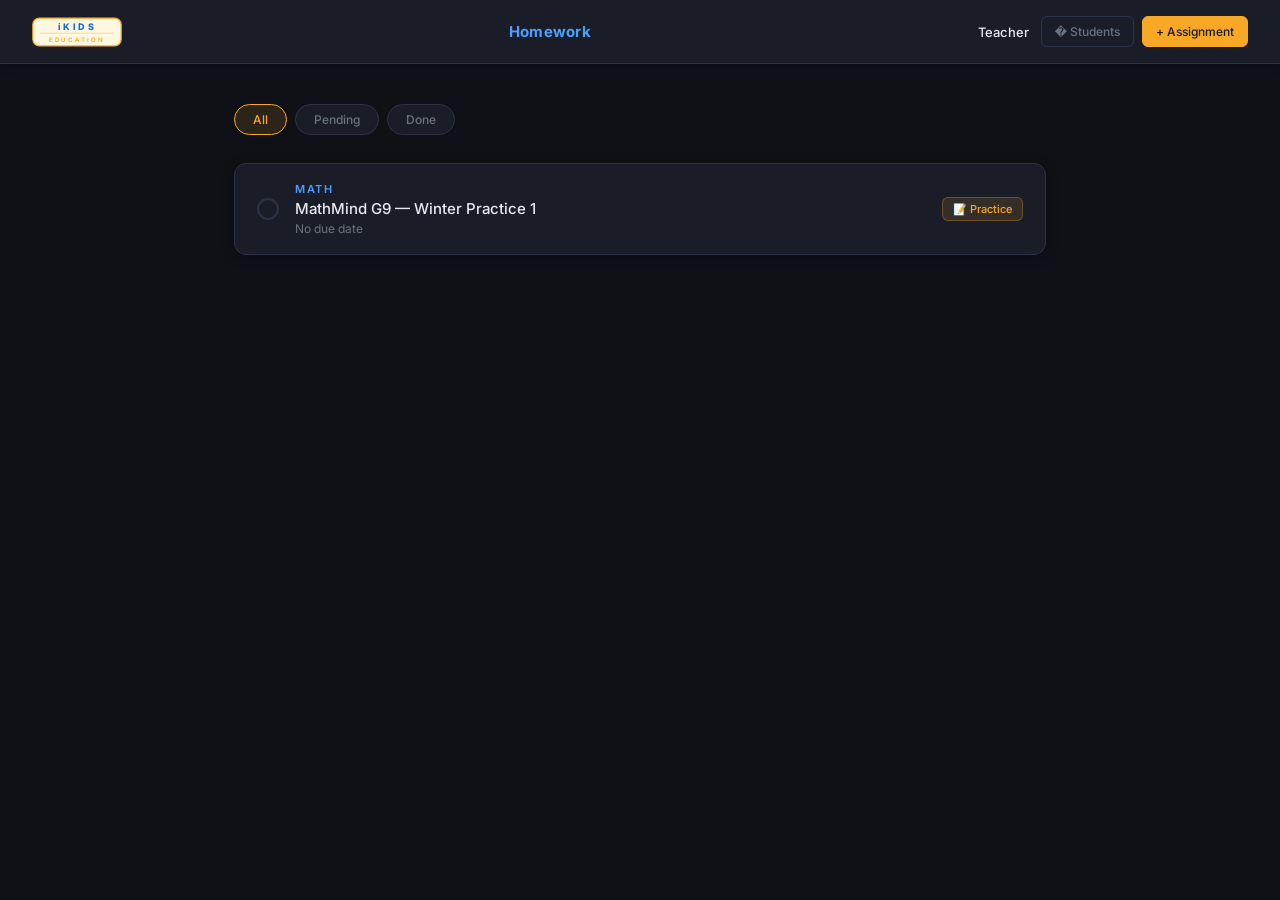
==== homework/index.html @ ae5d4e43 "Initial commit" ====
<!DOCTYPE html>
<html lang="en">
<head>
  <meta charset="UTF-8" />
  <meta name="viewport" content="width=device-width, initial-scale=1.0" />
  <title>Homework</title>
  <link rel="preconnect" href="https://fonts.googleapis.com" />
  <link rel="preconnect" href="https://fonts.gstatic.com" crossorigin />
  <link href="https://fonts.googleapis.com/css2?family=Inter:wght@200;300;400;500;600;700&display=swap" rel="stylesheet" />
  <link rel="stylesheet" href="style.css?v=5" />
</head>
<body>

  <nav class="navbar">
    <a href="https://ikids.education" target="_blank" rel="noopener noreferrer" class="ikids-link" title="iKids Education">
      <svg viewBox="0 0 110 36" xmlns="http://www.w3.org/2000/svg" width="90" height="30" aria-label="iKids Education">
        <rect x="1" y="1" width="108" height="34" rx="8" fill="#fff8e1" stroke="#f9a825" stroke-width="1.5"/>
        <text x="55" y="15" text-anchor="middle" font-family="Inter,sans-serif" font-size="11" font-weight="800" fill="#1c69d4" letter-spacing="3">iKIDS</text>
        <line x1="10" y1="19.5" x2="100" y2="19.5" stroke="#f9a825" stroke-width="0.8" opacity="0.6"/>
        <text x="55" y="30" text-anchor="middle" font-family="Inter,sans-serif" font-size="7.5" font-weight="600" fill="#f9a825" letter-spacing="2.5">EDUCATION</text>
      </svg>
    </a>
    <span class="nav-brand">Homework</span>
    <div class="nav-right">
      <span id="nav-username" class="nav-username"></span>
      <button id="manage-students-btn" class="nav-btn hidden">� Students</button>
      <button id="add-hw-btn" class="nav-btn primary hidden">+ Assignment</button>

    </div>
  </nav>

  <main class="content">
    <div class="filters">
      <button class="filter-btn active" data-filter="all">All</button>
      <button class="filter-btn" data-filter="pending">Pending</button>
      <button class="filter-btn" data-filter="done">Done</button>
    </div>
    <div id="hw-list" class="hw-list"></div>
    <div id="hw-empty" class="empty-state hidden">No assignments here.</div>
  </main>

  <!-- Add/Edit Modal (teacher) -->
  <div id="hw-modal" class="modal hidden">
    <div class="modal-card">
      <h3 id="modal-title">New Assignment</h3>

      <label>Subject</label>
      <input type="text" id="hw-subject" placeholder="e.g. Math, Science" />

      <label>Title</label>
      <input type="text" id="hw-title-input" placeholder="Assignment title" />

      <label>Due Date</label>
      <input type="date" id="hw-due" />

      <label>Practice Page Link <span class="optional">(optional)</span></label>
      <input type="text" id="hw-practice" placeholder="e.g. practice-g9-winter-1.html" />

      <label>Google Doc Link <span class="optional">(optional)</span></label>
      <input type="url" id="hw-doc" placeholder="https://docs.google.com/..." />

      <label>Notes <span class="optional">(optional)</span></label>
      <textarea id="hw-notes" placeholder="Any extra notes..."></textarea>

      <label>Assign To <span class="optional">(leave blank for all students)</span></label>
      <input type="text" id="hw-assign" placeholder="e.g. alice, bob  (comma-separated usernames)" />

      <div class="modal-actions">
        <button id="hw-cancel">Cancel</button>
        <button id="hw-save" class="primary">Save</button>
      </div>
    </div>
  </div>

  <!-- View Modal -->
  <div id="view-modal" class="modal hidden">
    <div class="modal-card">
      <div class="view-header">
        <div>
          <div id="view-subject" class="view-subject"></div>
          <h3 id="view-title"></h3>
        </div>
        <button id="view-close">×</button>
      </div>
      <div id="view-due" class="view-meta"></div>
      <div id="view-notes" class="view-notes"></div>
      <div class="modal-actions">
        <button id="view-edit" class="hidden">Edit</button>
        <a id="view-practice-link" href="#" target="_blank" rel="noopener noreferrer" class="primary btn-link hidden">📝 Open Practice</a>
        <a id="view-doc-link" href="#" target="_blank" rel="noopener noreferrer" class="primary btn-link hidden">Open Doc</a>
      </div>
    </div>
  </div>

  <!-- Student Management Modal (teacher only) -->
  <div id="student-modal" class="modal hidden">
    <div class="modal-card" style="max-width:460px;">
      <div class="view-header">
        <h3>Manage Students</h3>
        <button id="student-close">×</button>
      </div>

      <div id="student-list" class="student-list"></div>

      <div class="student-add-form">
        <div class="student-add-title">Add Student</div>
        <input type="text" id="new-student-name" placeholder="Full name" />
        <input type="text" id="new-student-user" placeholder="Username (no spaces)" />
        <input type="password" id="new-student-pass" placeholder="Password" />
        <button id="add-student-btn" class="primary" style="width:100%;padding:10px;border-radius:6px;border:none;background:#1c69d4;color:white;font-family:inherit;font-size:13px;font-weight:600;cursor:pointer;margin-top:4px;">Add Student</button>
      </div>
    </div>
  </div>

  <script src="app.js"></script>
</body>
</html>
---- homework/style.css ----
* { margin: 0; padding: 0; box-sizing: border-box; }

:root {
  --accent:   #4d9fff;
  --yellow:   #f9a825;
  --yellow-lt:rgba(249,168,37,0.12);
  --yellow-bd:rgba(249,168,37,0.3);
  --bg:       #0f1117;
  --surface:  #1a1d27;
  --surface2: #222536;
  --border:   #2e3248;
  --text:     #e8eaf0;
  --muted:    #6b7280;
  --shadow:   0 2px 12px rgba(0,0,0,0.4);
}

body {
  font-family: 'Inter', system-ui, sans-serif;
  background: var(--bg);
  color: var(--text);
  min-height: 100vh;
}

.navbar, .content, .modal { position: relative; z-index: 1; }
.hidden { display: none !important; }

/* ---- NAV ---- */
.navbar {
  display: flex;
  align-items: center;
  justify-content: space-between;
  padding: 0 32px;
  height: 64px;
  background: var(--surface);
  border-bottom: 1px solid var(--border);
  box-shadow: 0 1px 8px rgba(0,0,0,0.4);
  position: sticky;
  top: 0;
  z-index: 10;
  gap: 12px;
}

.ikids-link {
  display: inline-block;
  text-decoration: none;
  line-height: 0;
  cursor: pointer;
}
.ikids-link svg { display: block; transition: opacity 0.2s, transform 0.2s; }
.ikids-link:hover svg { opacity: 0.8; transform: scale(1.04); }

.nav-back { color: var(--muted); text-decoration: none; font-size: 13px; transition: color 0.2s; white-space: nowrap; }
.nav-back:hover { color: var(--accent); }

.nav-brand {
  font-size: 15px;
  font-weight: 700;
  letter-spacing: 0.3px;
  color: var(--accent);
  flex: 1;
  text-align: center;
}

.nav-right { display: flex; align-items: center; gap: 8px; }

.nav-username { font-size: 13px; font-weight: 500; color: var(--text); margin-right: 4px; }

.nav-btn {
  background: transparent;
  border: 1px solid var(--border);
  color: var(--muted);
  border-radius: 6px;
  padding: 7px 13px;
  font-size: 12px;
  font-family: inherit;
  font-weight: 500;
  cursor: pointer;
  transition: all 0.2s;
  white-space: nowrap;
}
.nav-btn:hover { border-color: var(--accent); color: var(--accent); }
.nav-btn.primary { background: var(--yellow); border-color: var(--yellow); color: #1a1a1a; }
.nav-btn.primary:hover { background: #e69100; }

/* ---- CONTENT ---- */
.content { max-width: 860px; margin: 40px auto; padding: 0 24px; }

/* ---- FILTERS ---- */
.filters { display: flex; gap: 8px; margin-bottom: 28px; }

.filter-btn {
  background: var(--surface);
  border: 1px solid var(--border);
  color: var(--muted);
  padding: 7px 18px;
  border-radius: 20px;
  font-size: 12px;
  font-family: inherit;
  font-weight: 500;
  cursor: pointer;
  transition: all 0.15s;
}
.filter-btn:hover, .filter-btn.active {
  border-color: var(--yellow);
  color: var(--yellow);
  background: var(--yellow-lt);
}

/* ---- HW LIST ---- */
.hw-list { display: flex; flex-direction: column; gap: 10px; }

.hw-card {
  background: var(--surface);
  border: 1px solid var(--border);
  border-radius: 12px;
  padding: 18px 22px;
  display: flex;
  align-items: center;
  gap: 16px;
  cursor: pointer;
  transition: border-color 0.15s, box-shadow 0.15s;
  box-shadow: var(--shadow);
}
.hw-card:hover { border-color: var(--yellow); box-shadow: 0 4px 20px rgba(249,168,37,0.1); }
.hw-card.done { opacity: 0.4; }
.hw-card.done .hw-card-title { text-decoration: line-through; }

.hw-check {
  width: 22px; height: 22px;
  border-radius: 50%;
  border: 2px solid var(--border);
  flex-shrink: 0;
  cursor: pointer;
  display: flex;
  align-items: center;
  justify-content: center;
  transition: border-color 0.15s, background 0.15s;
}
.hw-check:hover { border-color: var(--accent); }
.hw-check.checked { background: var(--yellow); border-color: var(--yellow); }
.hw-check.checked::after { content: '✓'; font-size: 11px; color: white; }
.hw-check.readonly { cursor: default; pointer-events: none; }

.hw-card-body { flex: 1; min-width: 0; }
.hw-card-subject {
  font-size: 11px;
  text-transform: uppercase;
  letter-spacing: 1.5px;
  color: var(--accent);
  font-weight: 600;
  margin-bottom: 3px;
}
.hw-card-title { font-size: 15px; font-weight: 500; white-space: nowrap; overflow: hidden; text-overflow: ellipsis; color: var(--text); }
.hw-card-meta { font-size: 12px; color: var(--muted); margin-top: 3px; }
.hw-card-meta.overdue { color: #f87171; }

.hw-card-actions { display: flex; gap: 8px; flex-shrink: 0; align-items: center; }

.hw-doc-badge {
  font-size: 11px;
  background: var(--yellow-lt);
  border: 1px solid var(--yellow-bd);
  color: var(--yellow);
  padding: 4px 10px;
  border-radius: 6px;
  text-decoration: none;
  white-space: nowrap;
  font-weight: 500;
  transition: background 0.15s;
}
.hw-doc-badge:hover { background: rgba(249,168,37,0.2); }

.hw-edit-btn {
  background: none; border: none; color: #444;
  font-size: 14px; cursor: pointer; padding: 0 4px;
  transition: color 0.15s; font-family: inherit;
}
.hw-edit-btn:hover { color: var(--accent); }

.hw-delete {
  background: none; border: none; color: #444;
  font-size: 18px; cursor: pointer; padding: 0 4px;
  transition: color 0.15s; font-family: inherit;
}
.hw-delete:hover { color: #f87171; }

.empty-state { text-align: center; color: var(--muted); font-size: 14px; padding: 60px 0; }

/* ---- MODAL ---- */
.modal {
  position: fixed;
  inset: 0;
  background: rgba(0,0,0,0.6);
  display: flex;
  align-items: center;
  justify-content: center;
  z-index: 100;
  backdrop-filter: blur(4px);
}

.modal-card {
  background: var(--surface);
  border: 1px solid var(--border);
  border-radius: 14px;
  padding: 28px;
  width: 100%;
  max-width: 440px;
  display: flex;
  flex-direction: column;
  gap: 10px;
  max-height: 90vh;
  overflow-y: auto;
  box-shadow: 0 8px 40px rgba(0,0,0,0.5);
}

.modal-card h3 { font-size: 16px; font-weight: 700; color: var(--text); margin-bottom: 4px; }

.modal-card label {
  font-size: 11px;
  text-transform: uppercase;
  letter-spacing: 1.5px;
  color: var(--muted);
  margin-top: 4px;
  font-weight: 600;
}

.optional { text-transform: none; letter-spacing: 0; font-size: 11px; color: #444; }

.modal-card input,
.modal-card textarea {
  background: var(--surface2);
  border: 1px solid var(--border);
  border-radius: 8px;
  padding: 10px 13px;
  color: var(--text);
  font-size: 13px;
  font-family: inherit;
  outline: none;
  transition: border-color 0.2s;
  width: 100%;
}
.modal-card input:focus,
.modal-card textarea:focus { border-color: var(--accent); }
.modal-card input::placeholder,
.modal-card textarea::placeholder { color: #444; }
.modal-card textarea { resize: vertical; min-height: 72px; }

input[type="date"]::-webkit-calendar-picker-indicator { cursor: pointer; filter: invert(0.7); }

.modal-actions {
  display: flex;
  gap: 10px;
  justify-content: flex-end;
  margin-top: 6px;
}

.modal-actions button, .btn-link {
  padding: 9px 20px;
  border-radius: 7px;
  font-size: 13px;
  font-family: inherit;
  font-weight: 500;
  cursor: pointer;
  border: 1px solid var(--border);
  background: transparent;
  color: var(--muted);
  transition: all 0.15s;
  text-decoration: none;
  display: inline-flex;
  align-items: center;
}
.modal-actions button:hover { color: var(--text); border-color: #555; }
.modal-actions button.primary, .btn-link.primary {
  background: var(--yellow); border-color: var(--yellow); color: #1a1a1a;
}
.modal-actions button.primary:hover, .btn-link.primary:hover { background: #e69100; }

/* ---- VIEW MODAL ---- */
.view-header { display: flex; justify-content: space-between; align-items: flex-start; gap: 12px; }

#view-close, #student-close {
  background: none; border: none; color: var(--muted);
  font-size: 22px; cursor: pointer; line-height: 1;
  padding: 0; font-family: inherit; flex-shrink: 0;
  transition: color 0.15s;
}
#view-close:hover, #student-close:hover { color: var(--text); }

.view-subject { font-size: 11px; text-transform: uppercase; letter-spacing: 1.5px; color: var(--accent); font-weight: 600; margin-bottom: 4px; }
.view-meta { font-size: 13px; color: var(--muted); }
.view-notes { font-size: 13px; color: var(--text); line-height: 1.6; white-space: pre-wrap; background: var(--surface2); border-radius: 8px; padding: 10px 13px; min-height: 40px; }

/* ---- STUDENT MANAGEMENT ---- */
.student-list {
  display: flex; flex-direction: column; gap: 8px;
  max-height: 220px; overflow-y: auto; margin: 4px 0;
}

.student-row {
  display: flex; align-items: center; justify-content: space-between;
  background: var(--surface2); border: 1px solid var(--border);
  border-radius: 8px; padding: 10px 14px;
}

.student-info { display: flex; flex-direction: column; gap: 2px; }
.student-name { font-size: 14px; font-weight: 500; color: var(--text); }
.student-username { font-size: 11px; color: var(--muted); }
.student-empty { font-size: 13px; color: var(--muted); text-align: center; padding: 16px 0; }

.student-add-form {
  display: flex; flex-direction: column; gap: 8px;
  padding-top: 14px;
  border-top: 1px solid var(--border);
  margin-top: 4px;
}

.student-add-title {
  font-size: 11px; text-transform: uppercase;
  letter-spacing: 1.5px; color: var(--muted); font-weight: 600;
}
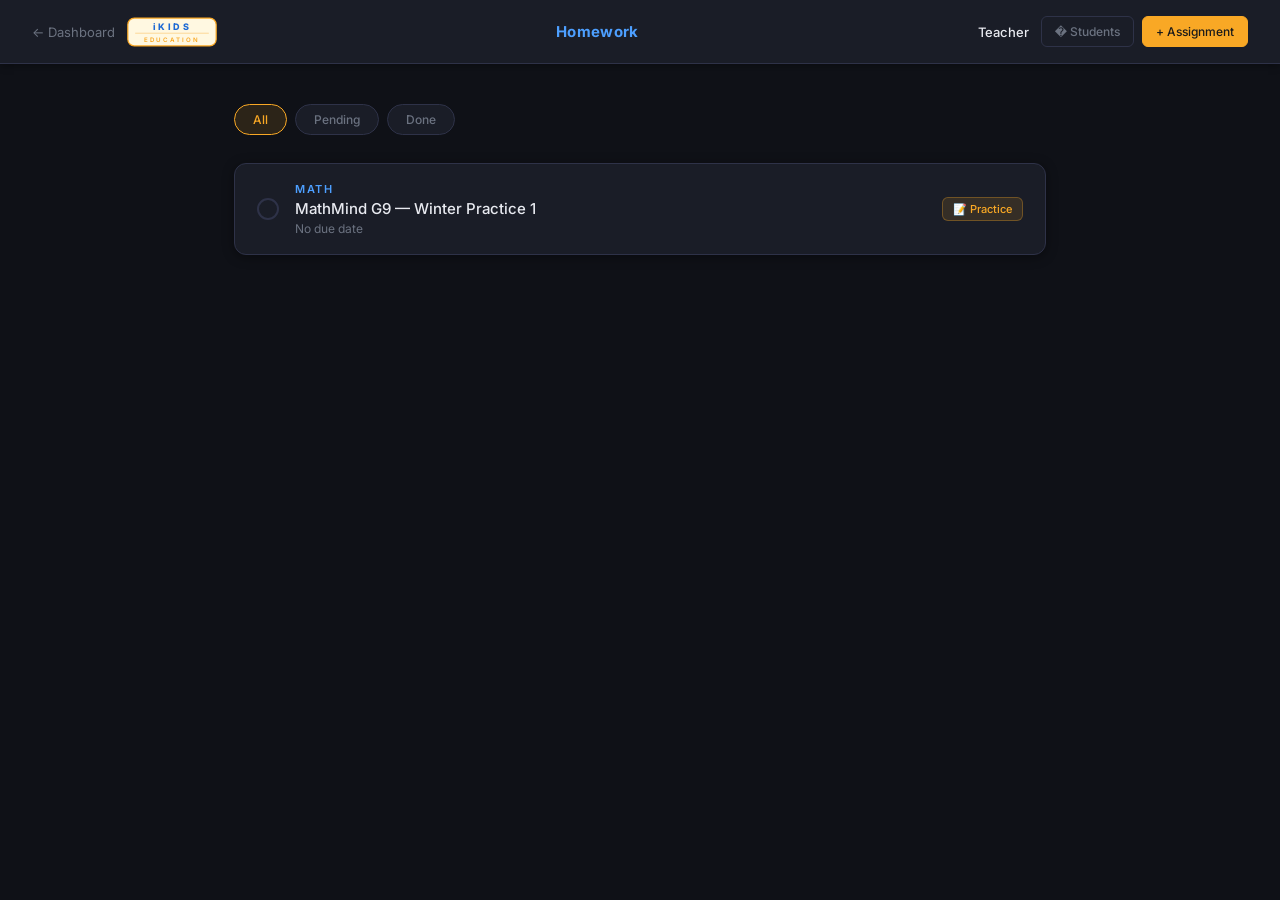
==== commit 8c202c17: "back button for homework page to dashboard" ====
--- a/homework/index.html
+++ b/homework/index.html
@@ -12,6 +12,7 @@
 <body>
 
   <nav class="navbar">
+    <a href="../main/index.html" class="back-link">← Dashboard</a>
     <a href="https://ikids.education" target="_blank" rel="noopener noreferrer" class="ikids-link" title="iKids Education">
       <svg viewBox="0 0 110 36" xmlns="http://www.w3.org/2000/svg" width="90" height="30" aria-label="iKids Education">
         <rect x="1" y="1" width="108" height="34" rx="8" fill="#fff8e1" stroke="#f9a825" stroke-width="1.5"/>
--- a/homework/style.css
+++ b/homework/style.css
@@ -50,6 +50,8 @@
 .ikids-link:hover svg { opacity: 0.8; transform: scale(1.04); }
 
 .nav-back { color: var(--muted); text-decoration: none; font-size: 13px; transition: color 0.2s; white-space: nowrap; }
+.back-link { color: var(--muted); text-decoration: none; font-size: 13px; transition: color 0.2s; white-space: nowrap; }
+.back-link:hover { color: var(--yellow); }
 .nav-back:hover { color: var(--accent); }
 
 .nav-brand {
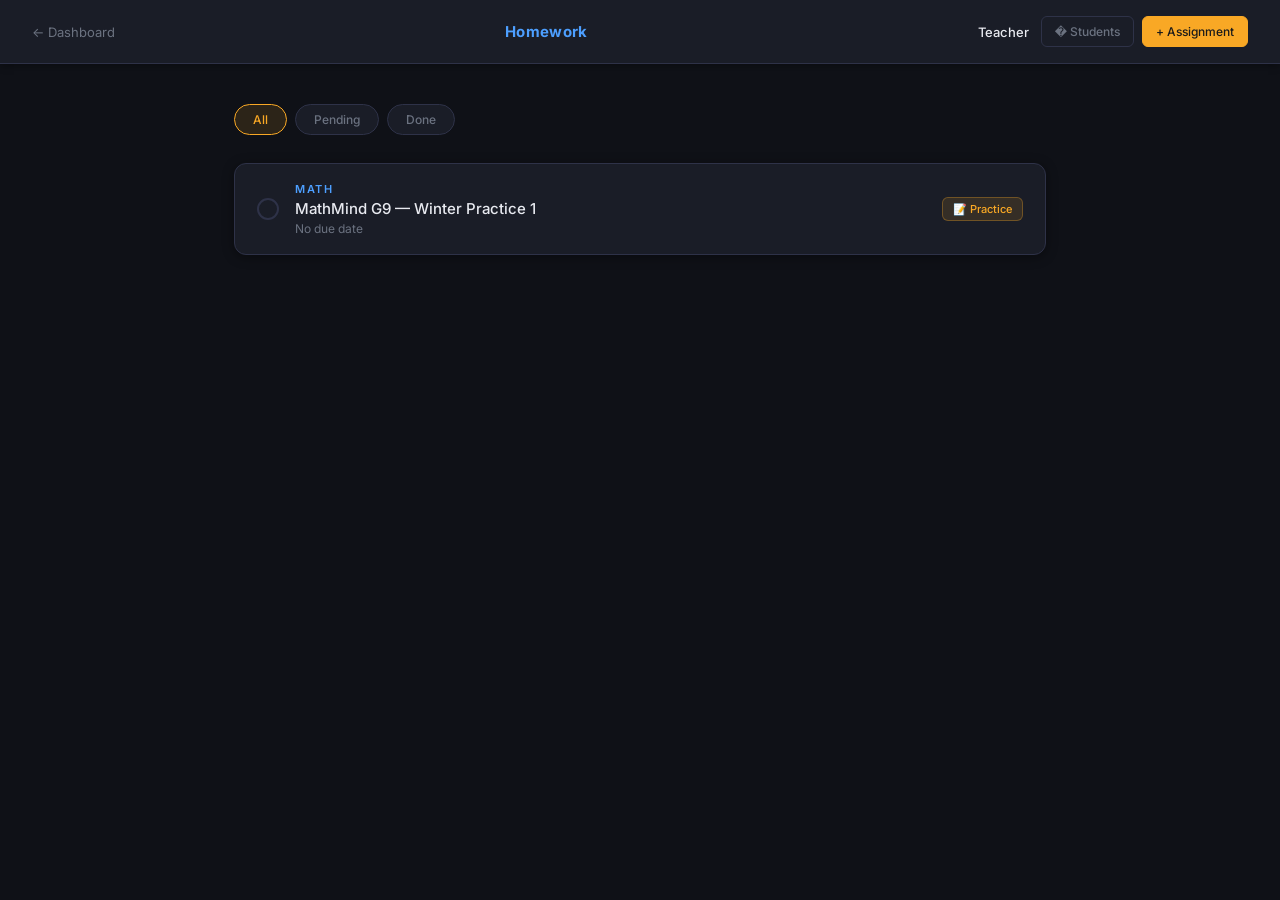
==== commit 301225d0: "removing ikids logo and changing colour" ====
--- a/homework/index.html
+++ b/homework/index.html
@@ -13,14 +13,6 @@
 
   <nav class="navbar">
     <a href="../main/index.html" class="back-link">← Dashboard</a>
-    <a href="https://ikids.education" target="_blank" rel="noopener noreferrer" class="ikids-link" title="iKids Education">
-      <svg viewBox="0 0 110 36" xmlns="http://www.w3.org/2000/svg" width="90" height="30" aria-label="iKids Education">
-        <rect x="1" y="1" width="108" height="34" rx="8" fill="#fff8e1" stroke="#f9a825" stroke-width="1.5"/>
-        <text x="55" y="15" text-anchor="middle" font-family="Inter,sans-serif" font-size="11" font-weight="800" fill="#1c69d4" letter-spacing="3">iKIDS</text>
-        <line x1="10" y1="19.5" x2="100" y2="19.5" stroke="#f9a825" stroke-width="0.8" opacity="0.6"/>
-        <text x="55" y="30" text-anchor="middle" font-family="Inter,sans-serif" font-size="7.5" font-weight="600" fill="#f9a825" letter-spacing="2.5">EDUCATION</text>
-      </svg>
-    </a>
     <span class="nav-brand">Homework</span>
     <div class="nav-right">
       <span id="nav-username" class="nav-username"></span>
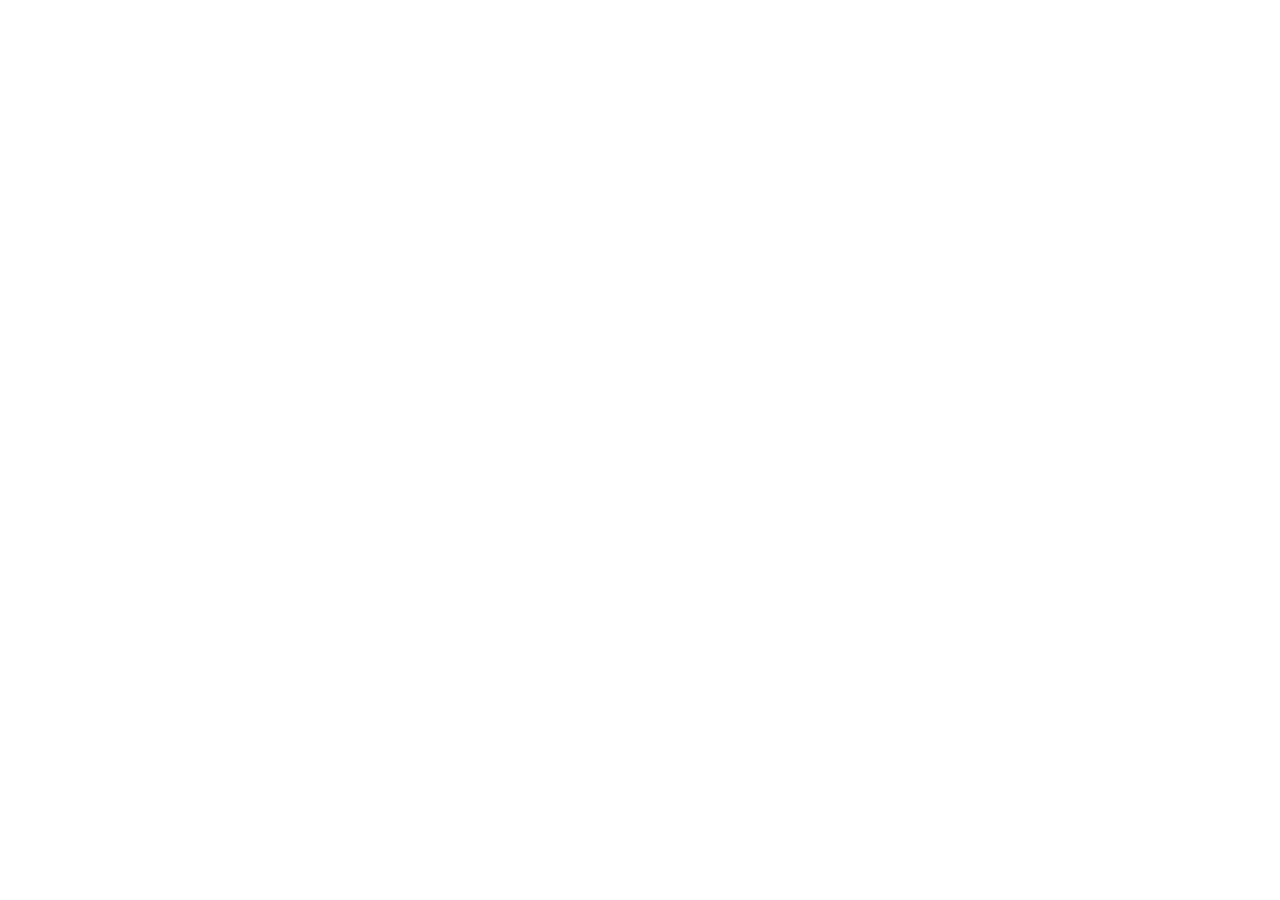
==== commit cf33f3f5: "add cognito auth" ====
--- a/homework/index.html
+++ b/homework/index.html
@@ -8,6 +8,8 @@
   <link rel="preconnect" href="https://fonts.gstatic.com" crossorigin />
   <link href="https://fonts.googleapis.com/css2?family=Inter:wght@200;300;400;500;600;700&display=swap" rel="stylesheet" />
   <link rel="stylesheet" href="style.css?v=5" />
+  <script src="../auth.js"></script>
+  <script>AUTH.requireAuth();</script>
 </head>
 <body>
 
